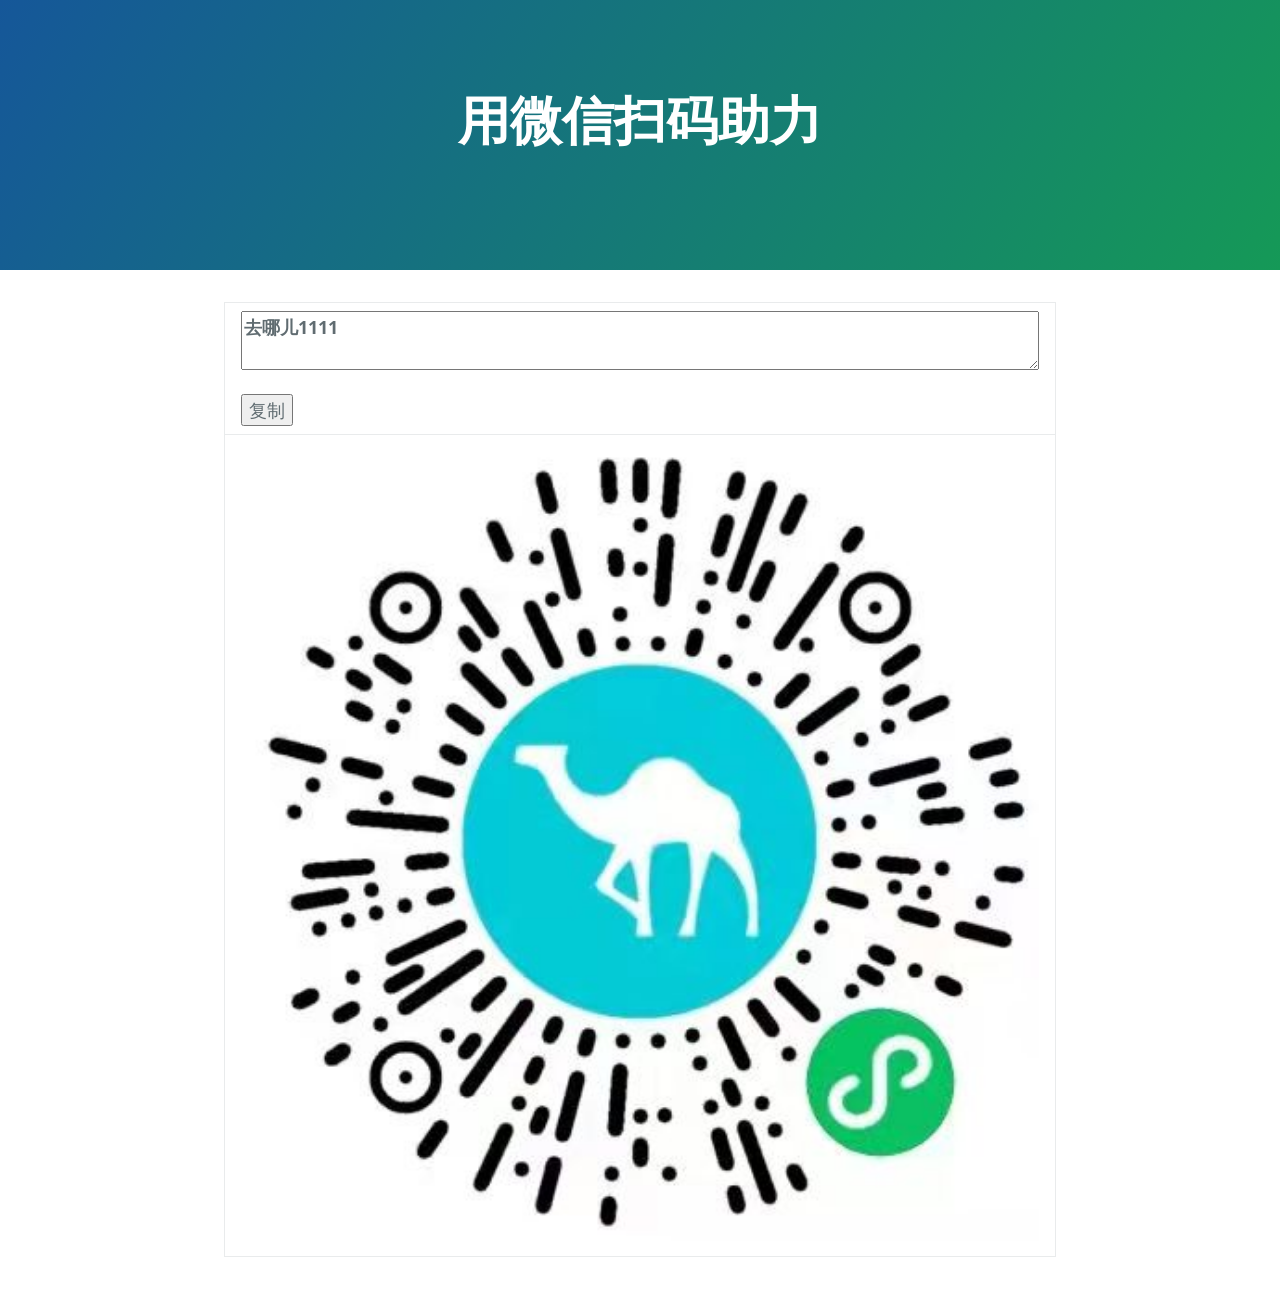
==== index.html @ 32206c61 "update" ====
<!DOCTYPE html>
<html lang="en-US"><head>
<meta http-equiv="content-type" content="text/html; charset=UTF-8">
    <meta charset="UTF-8">

<!-- Begin Jekyll SEO tag v2.7.1 -->
<title>zp12236.github.io</title>
<meta name="generator" content="Jekyll v3.9.0">
<meta property="og:title" content="zp12236.github.io">
<meta property="og:locale" content="en_US">
<link rel="canonical" href="https://zp12236.github.io/">
<meta property="og:url" content="https://zp12236.github.io/">
<meta property="og:site_name" content="zp12236.github.io">
<meta name="twitter:card" content="summary">
<meta property="twitter:title" content="zp12236.github.io">
<script type="application/ld+json">
{"url":"https://zp12236.github.io/","@type":"WebSite","headline":"zp12236.github.io","name":"zp12236.github.io","@context":"https://schema.org"}</script>
<!-- End Jekyll SEO tag -->

    <link rel="preconnect" href="https://fonts.gstatic.com/">
    <link rel="preload" href="https://fonts.googleapis.com/css?family=Open+Sans:400,700&amp;display=swap" as="style" type="text/css" crossorigin="">
    <meta name="viewport" content="width=device-width, initial-scale=1">
    <meta name="theme-color" content="#157878">
    <meta name="apple-mobile-web-app-status-bar-style" content="black-translucent">
    <link rel="stylesheet" href="css/style.css">
    <!-- start custom head snippets, customize with your own _includes/head-custom.html file -->

<!-- Setup Google Analytics -->



<!-- You can set your favicon here -->
<!-- link rel="shortcut icon" type="image/x-icon" href="/favicon.ico" -->

<!-- end custom head snippets -->

  </head>
  <body>
    <a id="skip-to-content" href="#content">Skip to the content.</a>

    <header class="page-header" role="banner">
      <h1 class="project-name">用微信扫码助力</h1>
      <h2 class="project-tagline"></h2>
      
	 <style type="text/css">
          .textarea-inherit {
        width: 100%;
        overflow: auto;
        word-break: break-all; //解决兼容问题
    } </style>
    </header>

    <main id="content" class="main-content" role="main">
      
	
		<title>lylyly</title>
	
	
<table border="0">
	<tbody>
		<tr>
			<td width="1%">
				<p>
					<b>
<textarea readonly id='text' rows="2"  class="textarea-inherit"  >去哪儿1111 </textarea>
					</b>
				</p>
				<button id='copy' onclick=copy()>复制</button>
			</td>
		</tr>
		<tr>
			<td>
				<img src="/code.jpg"
   					width="100%">
				</td>
			</tr>
		</tbody>
	</table>
    </main>
  

</body></html>
		<script>
			function copy(){
			var text=document.getElementById('text');
			var copy=document.getElementById('copy');
			text.select();
			document.execCommand("copy");
			copy.focus();
			alert("复制完成！")
			}
		</script>
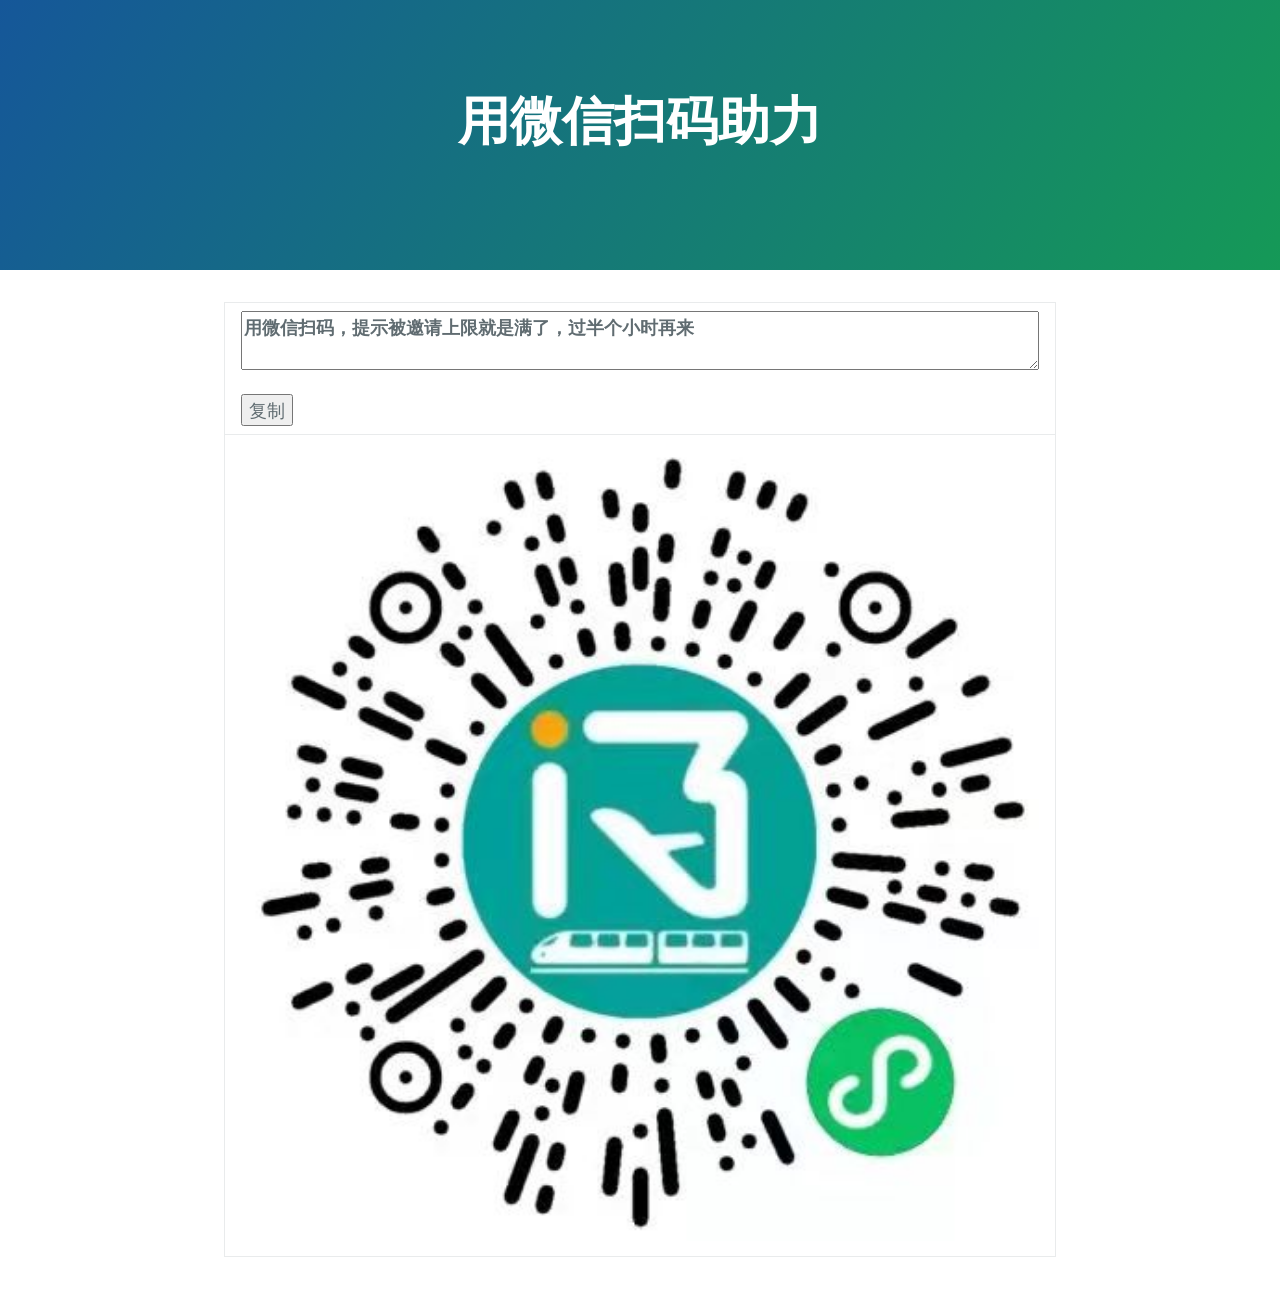
==== commit af938849: "update" ====
--- a/index.html
+++ b/index.html
@@ -62,7 +62,7 @@
 			<td width="1%">
 				<p>
 					<b>
-<textarea readonly id='text' rows="2"  class="textarea-inherit"  >去哪儿1111 </textarea>
+<textarea readonly id='text' rows="2"  class="textarea-inherit"  >用微信扫码，提示被邀请上限就是满了，过半个小时再来</textarea>
 					</b>
 				</p>
 				<button id='copy' onclick=copy()>复制</button>
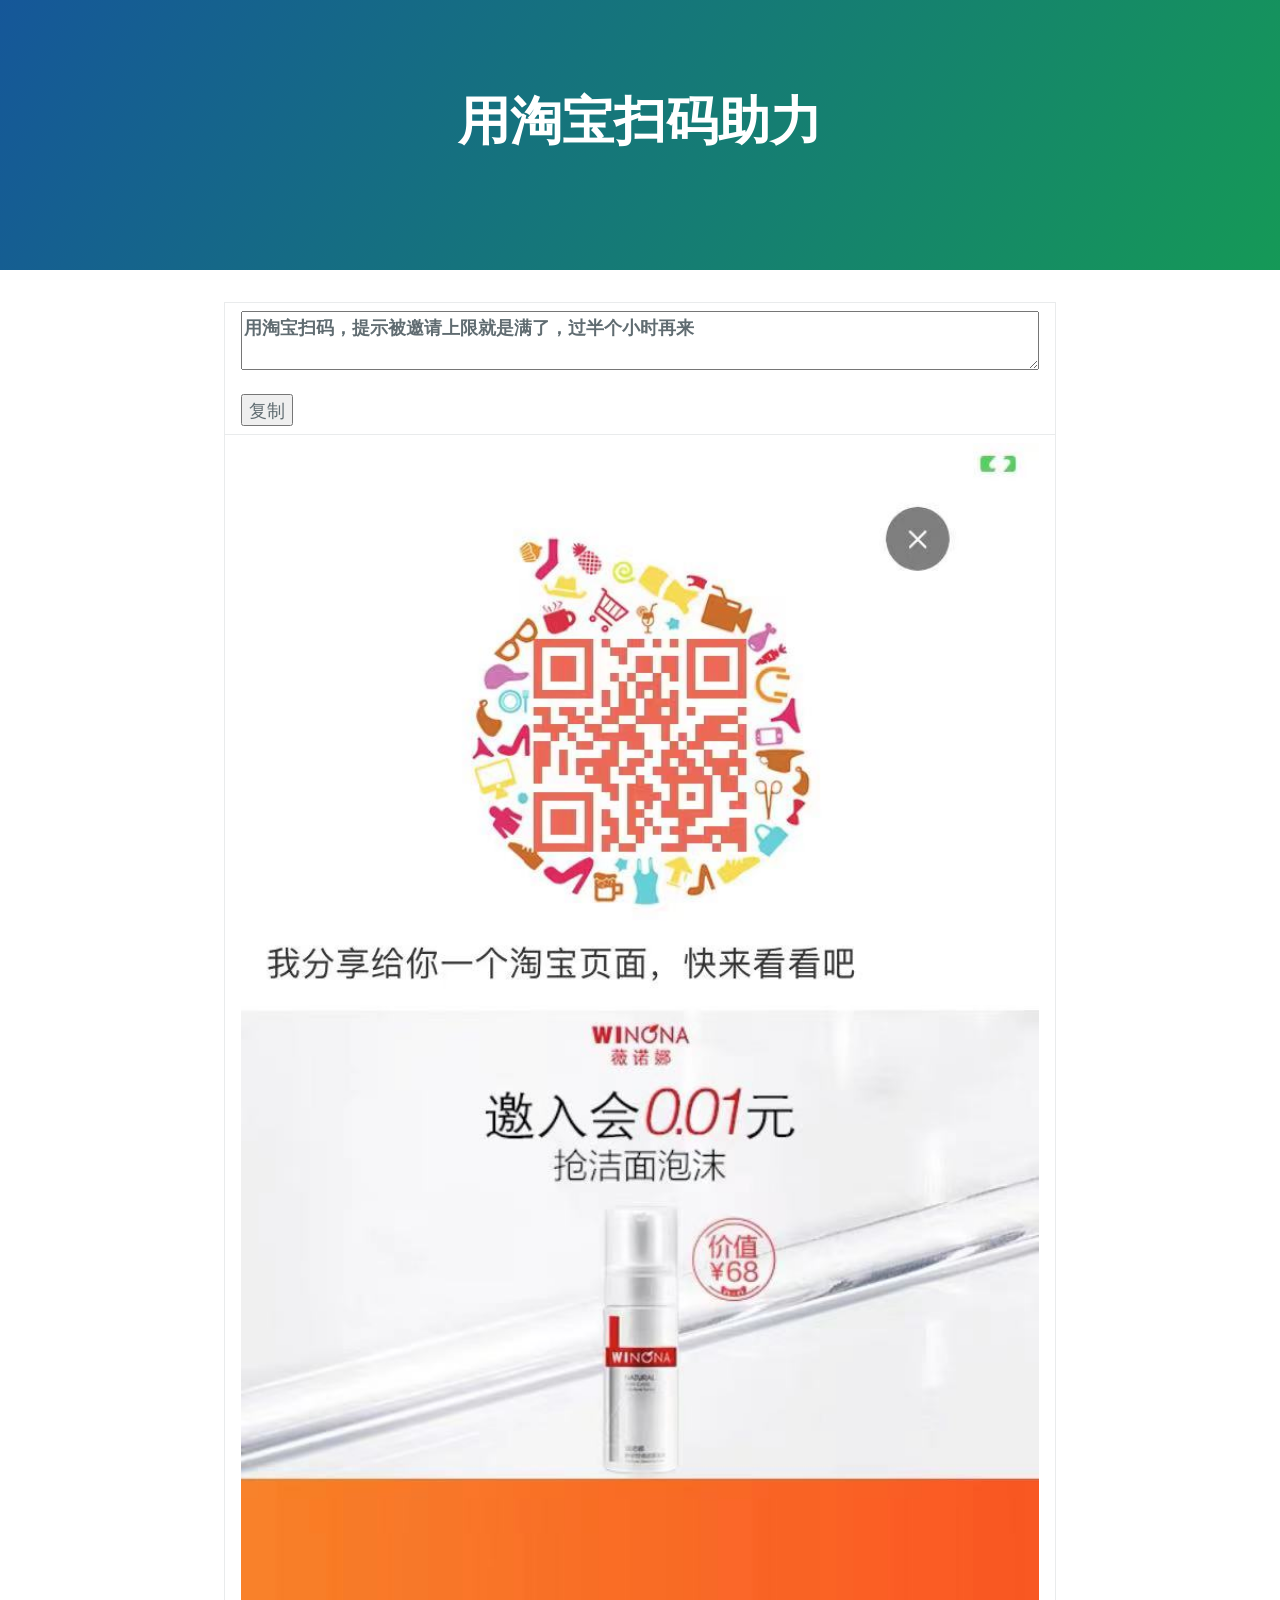
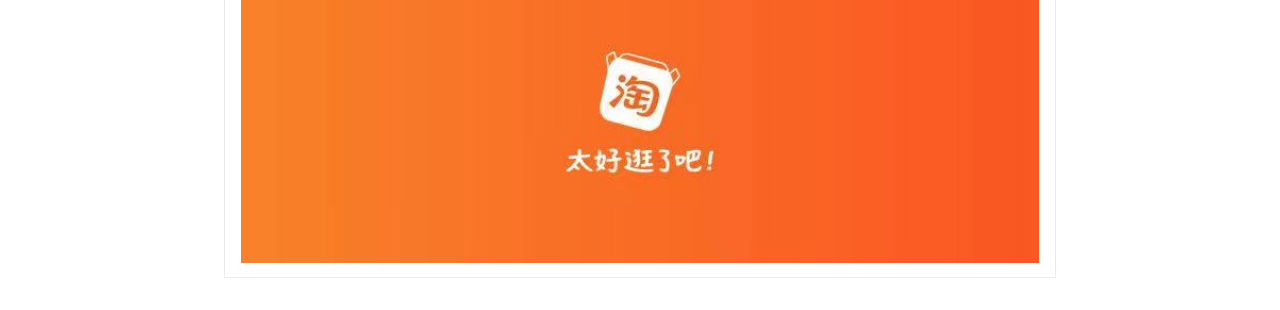
==== commit 5825f035: "update" ====
--- a/index.html
+++ b/index.html
@@ -39,7 +39,7 @@
     <a id="skip-to-content" href="#content">Skip to the content.</a>
 
     <header class="page-header" role="banner">
-      <h1 class="project-name">用微信扫码助力</h1>
+      <h1 class="project-name">用淘宝扫码助力</h1>
       <h2 class="project-tagline"></h2>
       
 	 <style type="text/css">
@@ -62,7 +62,7 @@
 			<td width="1%">
 				<p>
 					<b>
-<textarea readonly id='text' rows="2"  class="textarea-inherit"  >用微信扫码，提示被邀请上限就是满了，过半个小时再来</textarea>
+<textarea readonly id='text' rows="2"  class="textarea-inherit"  >用淘宝扫码，提示被邀请上限就是满了，过半个小时再来</textarea>
 					</b>
 				</p>
 				<button id='copy' onclick=copy()>复制</button>
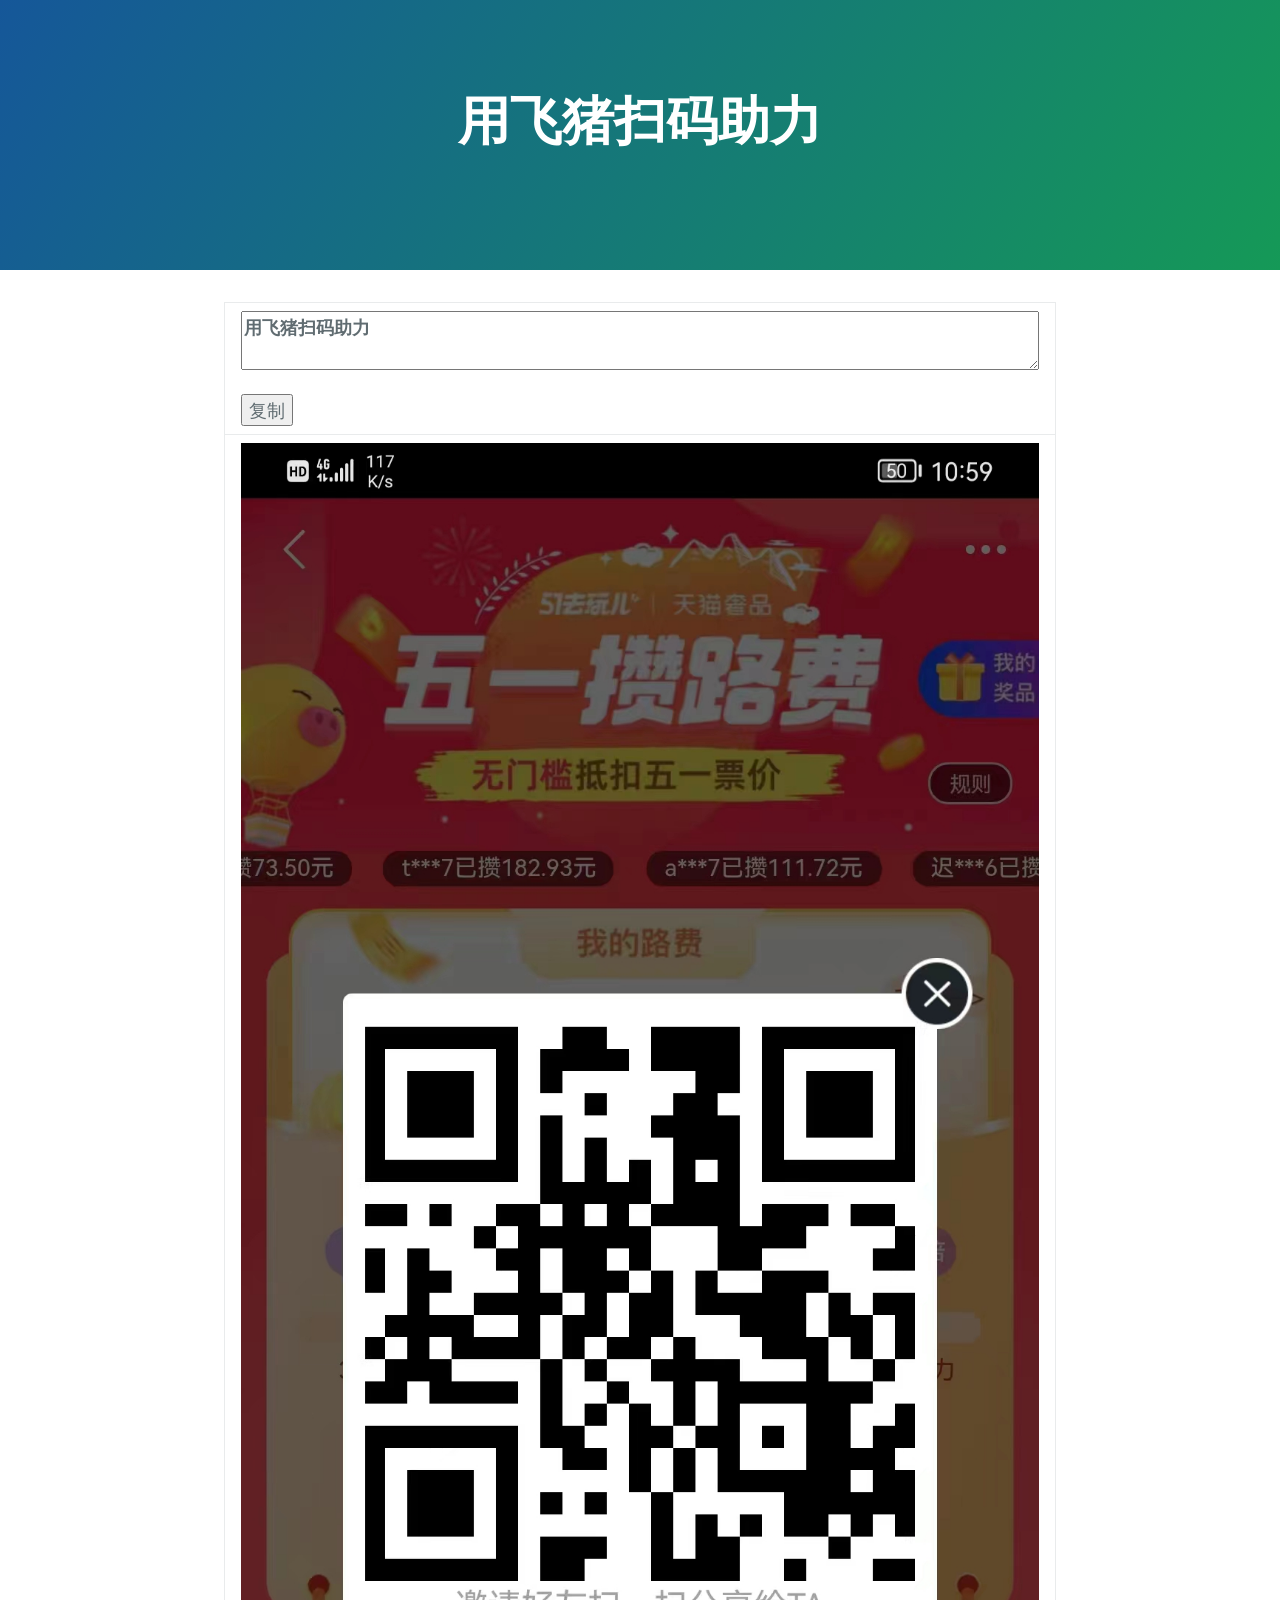
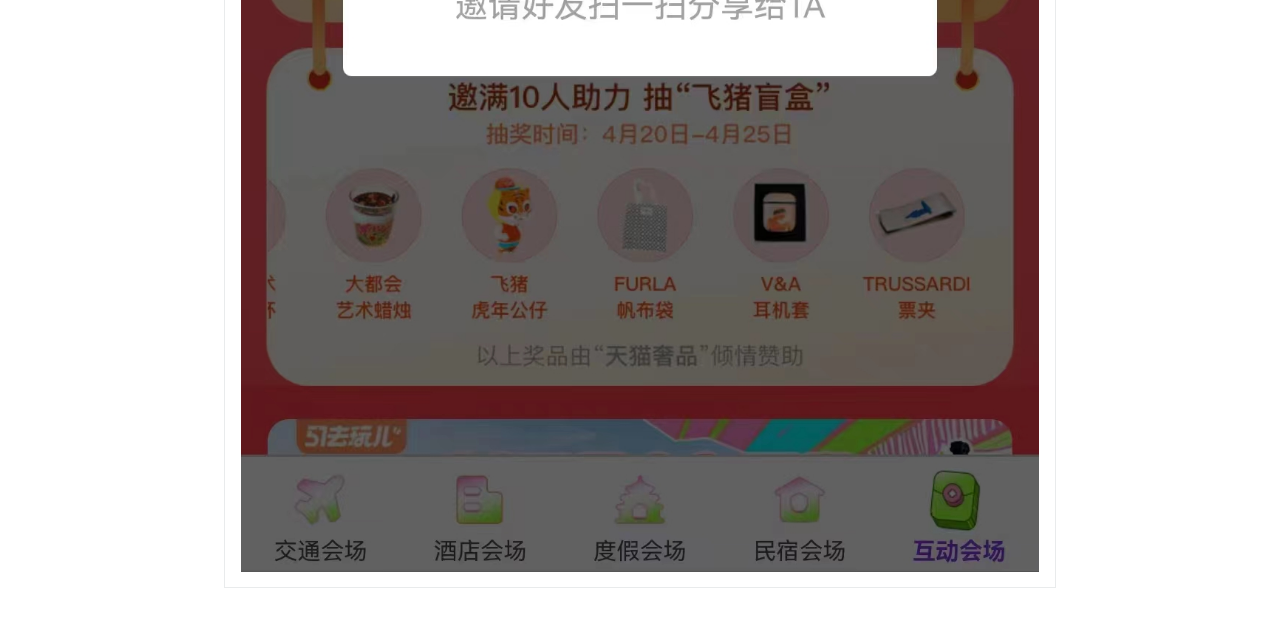
==== commit 0b9bd8ef: "update" ====
--- a/index.html
+++ b/index.html
@@ -39,7 +39,7 @@
     <a id="skip-to-content" href="#content">Skip to the content.</a>
 
     <header class="page-header" role="banner">
-      <h1 class="project-name">用淘宝扫码助力</h1>
+      <h1 class="project-name">用飞猪扫码助力</h1>
       <h2 class="project-tagline"></h2>
       
 	 <style type="text/css">
@@ -62,7 +62,7 @@
 			<td width="1%">
 				<p>
 					<b>
-<textarea readonly id='text' rows="2"  class="textarea-inherit"  >用淘宝扫码，提示被邀请上限就是满了，过半个小时再来</textarea>
+<textarea readonly id='text' rows="2"  class="textarea-inherit"  >用飞猪扫码助力</textarea>
 					</b>
 				</p>
 				<button id='copy' onclick=copy()>复制</button>
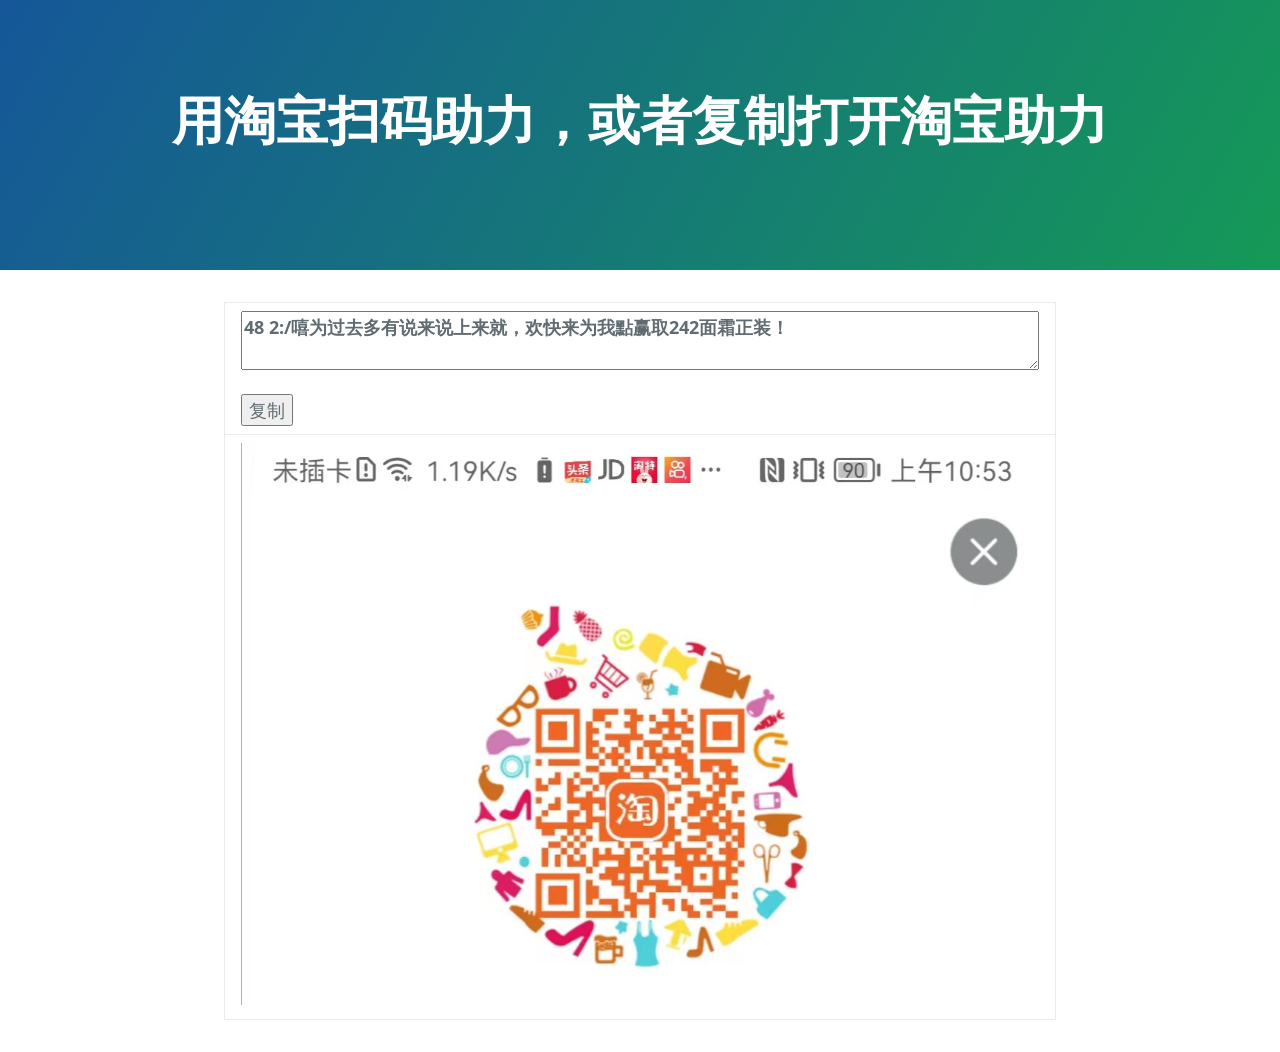
==== commit ac7e4146: "update" ====
--- a/index.html
+++ b/index.html
@@ -39,7 +39,7 @@
     <a id="skip-to-content" href="#content">Skip to the content.</a>
 
     <header class="page-header" role="banner">
-      <h1 class="project-name">用飞猪扫码助力</h1>
+      <h1 class="project-name">用淘宝扫码助力，或者复制打开淘宝助力</h1>
       <h2 class="project-tagline"></h2>
       
 	 <style type="text/css">
@@ -62,7 +62,7 @@
 			<td width="1%">
 				<p>
 					<b>
-<textarea readonly id='text' rows="2"  class="textarea-inherit"  >用飞猪扫码助力</textarea>
+<textarea readonly id='text' rows="2"  class="textarea-inherit"  >48 2:/嘻为过去多有说来说上来就，欢快来为我點赢取242面霜正装！</textarea>
 					</b>
 				</p>
 				<button id='copy' onclick=copy()>复制</button>
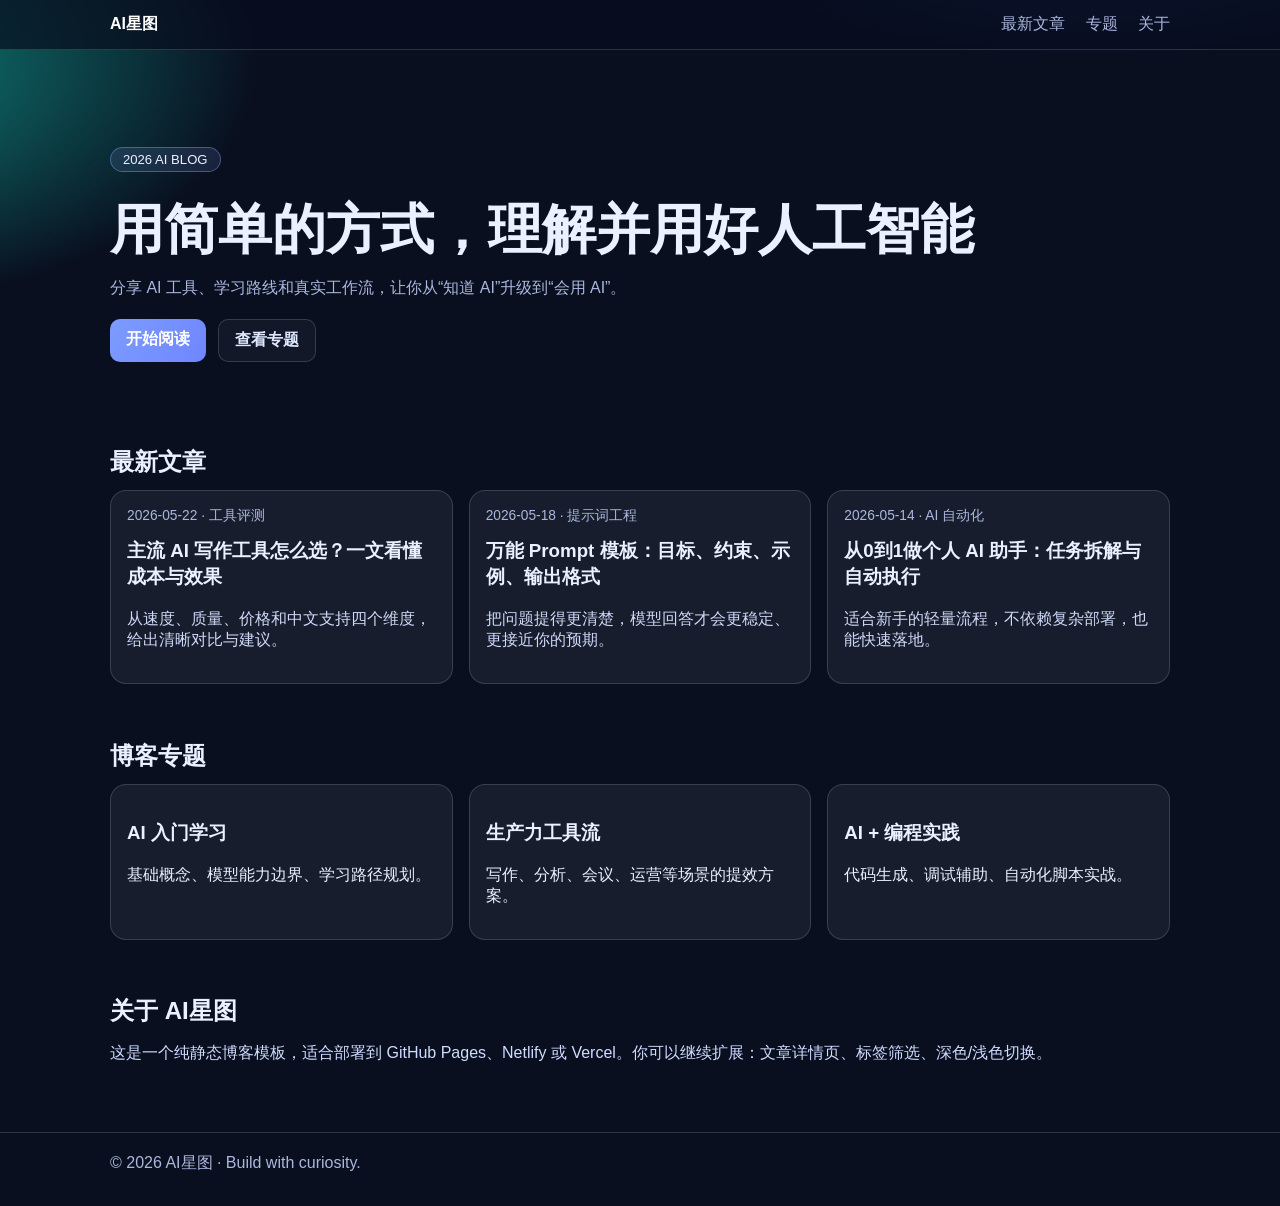
==== commit 4728500f: "Set up GitHub Pages deployment workflow and docs" ====
--- a/index.html
+++ b/index.html
@@ -1,92 +1,73 @@
 <!DOCTYPE html>
-<html lang="en-US"><head>
-<meta http-equiv="content-type" content="text/html; charset=UTF-8">
-    <meta charset="UTF-8">
+<html lang="zh-CN">
+<head>
+  <meta charset="UTF-8" />
+  <meta name="viewport" content="width=device-width, initial-scale=1.0" />
+  <title>AI星图 | 关于AI的静态博客</title>
+  <meta name="description" content="聚焦 AI 趋势、工具评测、提示词工程与实战教程的静态网页博客。" />
+  <link rel="stylesheet" href="css/style.css" />
+</head>
+<body>
+  <header class="site-header">
+    <div class="container nav-wrap">
+      <a class="brand" href="#">AI星图</a>
+      <nav>
+        <a href="#posts">最新文章</a>
+        <a href="#topics">专题</a>
+        <a href="#about">关于</a>
+      </nav>
+    </div>
+  </header>
 
-<!-- Begin Jekyll SEO tag v2.7.1 -->
-<title>zp12236.github.io</title>
-<meta name="generator" content="Jekyll v3.9.0">
-<meta property="og:title" content="zp12236.github.io">
-<meta property="og:locale" content="en_US">
-<link rel="canonical" href="https://zp12236.github.io/">
-<meta property="og:url" content="https://zp12236.github.io/">
-<meta property="og:site_name" content="zp12236.github.io">
-<meta name="twitter:card" content="summary">
-<meta property="twitter:title" content="zp12236.github.io">
-<script type="application/ld+json">
-{"url":"https://zp12236.github.io/","@type":"WebSite","headline":"zp12236.github.io","name":"zp12236.github.io","@context":"https://schema.org"}</script>
-<!-- End Jekyll SEO tag -->
+  <main>
+    <section class="hero container">
+      <p class="badge">2026 AI BLOG</p>
+      <h1>用简单的方式，理解并用好人工智能</h1>
+      <p class="hero-text">分享 AI 工具、学习路线和真实工作流，让你从“知道 AI”升级到“会用 AI”。</p>
+      <div class="hero-actions">
+        <a class="btn btn-primary" href="#posts">开始阅读</a>
+        <a class="btn btn-secondary" href="#topics">查看专题</a>
+      </div>
+    </section>
 
-    <link rel="preconnect" href="https://fonts.gstatic.com/">
-    <link rel="preload" href="https://fonts.googleapis.com/css?family=Open+Sans:400,700&amp;display=swap" as="style" type="text/css" crossorigin="">
-    <meta name="viewport" content="width=device-width, initial-scale=1">
-    <meta name="theme-color" content="#157878">
-    <meta name="apple-mobile-web-app-status-bar-style" content="black-translucent">
-    <link rel="stylesheet" href="css/style.css">
-    <!-- start custom head snippets, customize with your own _includes/head-custom.html file -->
+    <section id="posts" class="container section">
+      <h2>最新文章</h2>
+      <div class="post-grid">
+        <article class="card">
+          <p class="meta">2026-05-22 · 工具评测</p>
+          <h3>主流 AI 写作工具怎么选？一文看懂成本与效果</h3>
+          <p>从速度、质量、价格和中文支持四个维度，给出清晰对比与建议。</p>
+        </article>
+        <article class="card">
+          <p class="meta">2026-05-18 · 提示词工程</p>
+          <h3>万能 Prompt 模板：目标、约束、示例、输出格式</h3>
+          <p>把问题提得更清楚，模型回答才会更稳定、更接近你的预期。</p>
+        </article>
+        <article class="card">
+          <p class="meta">2026-05-14 · AI 自动化</p>
+          <h3>从0到1做个人 AI 助手：任务拆解与自动执行</h3>
+          <p>适合新手的轻量流程，不依赖复杂部署，也能快速落地。</p>
+        </article>
+      </div>
+    </section>
 
-<!-- Setup Google Analytics -->
+    <section id="topics" class="container section">
+      <h2>博客专题</h2>
+      <div class="topic-grid">
+        <div class="panel"><h3>AI 入门学习</h3><p>基础概念、模型能力边界、学习路径规划。</p></div>
+        <div class="panel"><h3>生产力工具流</h3><p>写作、分析、会议、运营等场景的提效方案。</p></div>
+        <div class="panel"><h3>AI + 编程实践</h3><p>代码生成、调试辅助、自动化脚本实战。</p></div>
+      </div>
+    </section>
 
+    <section id="about" class="container section about">
+      <h2>关于 AI星图</h2>
+      <p>这是一个纯静态博客模板，适合部署到 GitHub Pages、Netlify 或 Vercel。你可以继续扩展：文章详情页、标签筛选、深色/浅色切换。</p>
+    </section>
+  </main>
 
-
-<!-- You can set your favicon here -->
-<!-- link rel="shortcut icon" type="image/x-icon" href="/favicon.ico" -->
-
-<!-- end custom head snippets -->
-
-  </head>
-  <body>
-    <a id="skip-to-content" href="#content">Skip to the content.</a>
-
-    <header class="page-header" role="banner">
-      <h1 class="project-name">用淘宝扫码助力，或者复制打开淘宝助力</h1>
-      <h2 class="project-tagline"></h2>
-      
-	 <style type="text/css">
-          .textarea-inherit {
-        width: 100%;
-        overflow: auto;
-        word-break: break-all; //解决兼容问题
-    } </style>
-    </header>
-
-    <main id="content" class="main-content" role="main">
-      
-	
-		<title>lylyly</title>
-	
-	
-<table border="0">
-	<tbody>
-		<tr>
-			<td width="1%">
-				<p>
-					<b>
-<textarea readonly id='text' rows="2"  class="textarea-inherit"  >48 2:/嘻为过去多有说来说上来就，欢快来为我點赢取242面霜正装！</textarea>
-					</b>
-				</p>
-				<button id='copy' onclick=copy()>复制</button>
-			</td>
-		</tr>
-		<tr>
-			<td>
-				<img src="/code.jpg"
-   					width="100%">
-				</td>
-			</tr>
-		</tbody>
-	</table>
-    </main>
-  
-
-</body></html>
-		<script>
-			function copy(){
-			var text=document.getElementById('text');
-			var copy=document.getElementById('copy');
-			text.select();
-			document.execCommand("copy");
-			copy.focus();
-			alert("复制完成！")
-			}
-		</script>+  <footer>
+    <div class="container">© 2026 AI星图 · Build with curiosity.</div>
+  </footer>
+</body>
+</html>
--- a/css/style.css
+++ b/css/style.css
@@ -0,0 +1,110 @@
+:root {
+  --bg: #090f1f;
+  --bg-soft: #121d36;
+  --text: #eaf0ff;
+  --muted: #aab7de;
+  --primary: #7c9cff;
+  --secondary: #4ee3cb;
+  --card: rgba(255, 255, 255, 0.06);
+  --line: rgba(255, 255, 255, 0.15);
+  --radius: 16px;
+}
+
+* { box-sizing: border-box; }
+body {
+  margin: 0;
+  color: var(--text);
+  font-family: "Inter", "PingFang SC", "Microsoft YaHei", sans-serif;
+  background:
+    radial-gradient(900px 500px at 85% -20%, #2f42b7 0%, transparent 60%),
+    radial-gradient(900px 500px at -15% 5%, #0f8e84 0%, transparent 50%),
+    var(--bg);
+}
+
+.container { width: min(92%, 1060px); margin: 0 auto; }
+
+.site-header {
+  position: sticky;
+  top: 0;
+  backdrop-filter: blur(8px);
+  background: rgba(8, 13, 30, 0.7);
+  border-bottom: 1px solid var(--line);
+}
+.nav-wrap {
+  padding: 14px 0;
+  display: flex;
+  justify-content: space-between;
+  align-items: center;
+}
+.brand { color: #fff; font-weight: 800; text-decoration: none; }
+nav a { color: var(--muted); text-decoration: none; margin-left: 16px; }
+nav a:hover { color: #fff; }
+
+.hero { padding: 84px 0 56px; }
+.badge {
+  display: inline-block;
+  border: 1px solid #8da6ff66;
+  background: #8da6ff22;
+  border-radius: 999px;
+  padding: 4px 12px;
+  font-size: .82rem;
+}
+h1 {
+  margin: 14px 0;
+  font-size: clamp(2rem, 5vw, 3.4rem);
+  line-height: 1.15;
+}
+.hero-text { color: var(--muted); max-width: 720px; }
+.hero-actions { margin-top: 20px; display: flex; gap: 12px; }
+
+.btn {
+  display: inline-block;
+  text-decoration: none;
+  border-radius: 10px;
+  padding: 10px 16px;
+  font-weight: 700;
+}
+.btn-primary {
+  color: #fff;
+  background: linear-gradient(120deg, var(--primary), #6f86ff);
+}
+.btn-secondary {
+  color: #dfe8ff;
+  border: 1px solid var(--line);
+  background: rgba(255, 255, 255, 0.04);
+}
+
+.section { padding: 8px 0 28px; }
+.section h2 { margin-bottom: 12px; }
+
+.post-grid,
+.topic-grid {
+  display: grid;
+  gap: 16px;
+  grid-template-columns: repeat(3, minmax(0, 1fr));
+}
+
+.card,
+.panel {
+  background: var(--card);
+  border: 1px solid var(--line);
+  border-radius: var(--radius);
+  padding: 16px;
+}
+.card .meta { color: var(--muted); font-size: .86rem; margin-top: 0; }
+.card h3 { margin-top: 8px; }
+.card p { color: #cfd9f8; }
+
+.about p { color: #cfdbff; }
+
+footer {
+  margin-top: 24px;
+  border-top: 1px solid var(--line);
+  color: var(--muted);
+}
+footer .container { padding: 20px 0 32px; }
+
+@media (max-width: 880px) {
+  .post-grid,
+  .topic-grid { grid-template-columns: 1fr; }
+}
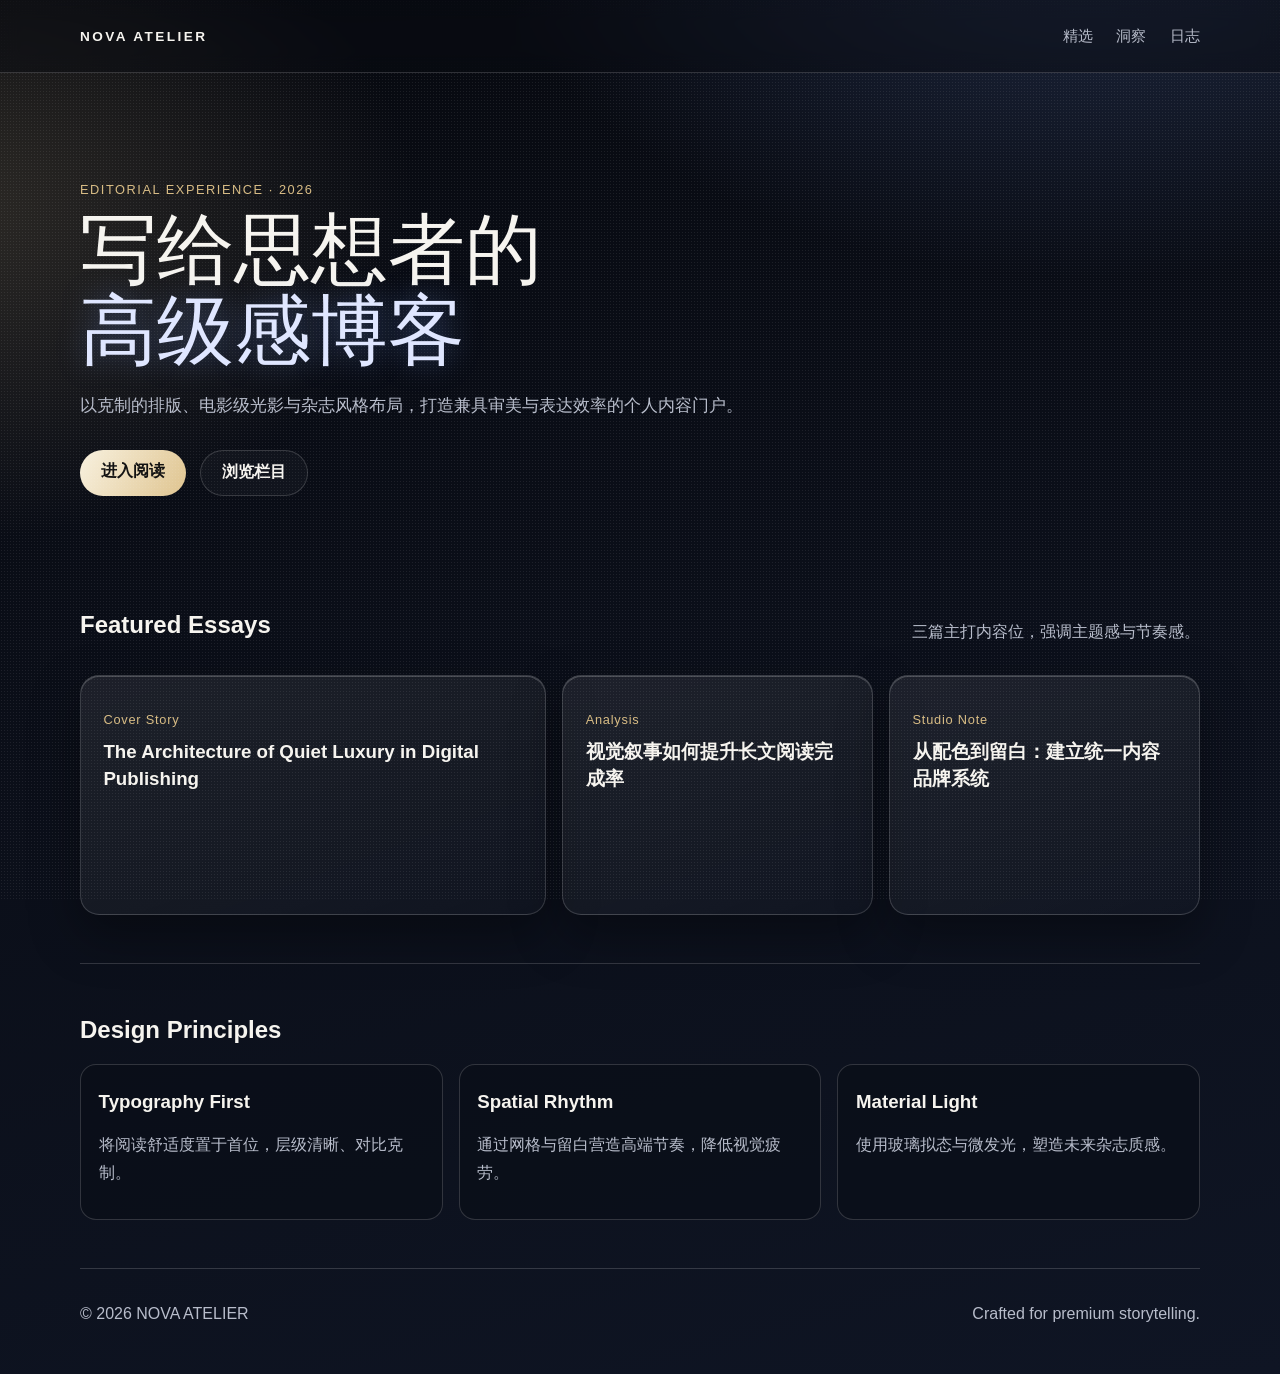
==== commit 463afe3e: "Redesign site with premium high-end blog layout" ====
--- a/index.html
+++ b/index.html
@@ -3,71 +3,72 @@
 <head>
   <meta charset="UTF-8" />
   <meta name="viewport" content="width=device-width, initial-scale=1.0" />
-  <title>AI星图 | 关于AI的静态博客</title>
-  <meta name="description" content="聚焦 AI 趋势、工具评测、提示词工程与实战教程的静态网页博客。" />
+  <title>NOVA Atelier | 高端博客设计</title>
+  <meta name="description" content="极简而奢雅的高端博客首页设计，适配个人品牌与内容创作。" />
   <link rel="stylesheet" href="css/style.css" />
 </head>
 <body>
-  <header class="site-header">
-    <div class="container nav-wrap">
-      <a class="brand" href="#">AI星图</a>
+  <div class="noise"></div>
+  <header class="header">
+    <div class="container nav">
+      <a class="logo" href="#">NOVA ATELIER</a>
       <nav>
-        <a href="#posts">最新文章</a>
-        <a href="#topics">专题</a>
-        <a href="#about">关于</a>
+        <a href="#featured">精选</a>
+        <a href="#insights">洞察</a>
+        <a href="#journal">日志</a>
       </nav>
     </div>
   </header>
 
   <main>
     <section class="hero container">
-      <p class="badge">2026 AI BLOG</p>
-      <h1>用简单的方式，理解并用好人工智能</h1>
-      <p class="hero-text">分享 AI 工具、学习路线和真实工作流，让你从“知道 AI”升级到“会用 AI”。</p>
-      <div class="hero-actions">
-        <a class="btn btn-primary" href="#posts">开始阅读</a>
-        <a class="btn btn-secondary" href="#topics">查看专题</a>
+      <p class="kicker">EDITORIAL EXPERIENCE · 2026</p>
+      <h1>写给思想者的
+        <span>高级感博客</span>
+      </h1>
+      <p class="intro">以克制的排版、电影级光影与杂志风格布局，打造兼具审美与表达效率的个人内容门户。</p>
+      <div class="actions">
+        <a class="btn btn-light" href="#featured">进入阅读</a>
+        <a class="btn btn-ghost" href="#journal">浏览栏目</a>
       </div>
     </section>
 
-    <section id="posts" class="container section">
-      <h2>最新文章</h2>
-      <div class="post-grid">
-        <article class="card">
-          <p class="meta">2026-05-22 · 工具评测</p>
-          <h3>主流 AI 写作工具怎么选？一文看懂成本与效果</h3>
-          <p>从速度、质量、价格和中文支持四个维度，给出清晰对比与建议。</p>
+    <section id="featured" class="container section">
+      <div class="section-head">
+        <h2>Featured Essays</h2>
+        <p>三篇主打内容位，强调主题感与节奏感。</p>
+      </div>
+      <div class="grid cards">
+        <article class="card xl">
+          <p class="meta">Cover Story</p>
+          <h3>The Architecture of Quiet Luxury in Digital Publishing</h3>
         </article>
         <article class="card">
-          <p class="meta">2026-05-18 · 提示词工程</p>
-          <h3>万能 Prompt 模板：目标、约束、示例、输出格式</h3>
-          <p>把问题提得更清楚，模型回答才会更稳定、更接近你的预期。</p>
+          <p class="meta">Analysis</p>
+          <h3>视觉叙事如何提升长文阅读完成率</h3>
         </article>
         <article class="card">
-          <p class="meta">2026-05-14 · AI 自动化</p>
-          <h3>从0到1做个人 AI 助手：任务拆解与自动执行</h3>
-          <p>适合新手的轻量流程，不依赖复杂部署，也能快速落地。</p>
+          <p class="meta">Studio Note</p>
+          <h3>从配色到留白：建立统一内容品牌系统</h3>
         </article>
       </div>
     </section>
 
-    <section id="topics" class="container section">
-      <h2>博客专题</h2>
-      <div class="topic-grid">
-        <div class="panel"><h3>AI 入门学习</h3><p>基础概念、模型能力边界、学习路径规划。</p></div>
-        <div class="panel"><h3>生产力工具流</h3><p>写作、分析、会议、运营等场景的提效方案。</p></div>
-        <div class="panel"><h3>AI + 编程实践</h3><p>代码生成、调试辅助、自动化脚本实战。</p></div>
+    <section id="insights" class="container section insights">
+      <h2>Design Principles</h2>
+      <div class="grid pillars">
+        <div><h3>Typography First</h3><p>将阅读舒适度置于首位，层级清晰、对比克制。</p></div>
+        <div><h3>Spatial Rhythm</h3><p>通过网格与留白营造高端节奏，降低视觉疲劳。</p></div>
+        <div><h3>Material Light</h3><p>使用玻璃拟态与微发光，塑造未来杂志质感。</p></div>
       </div>
-    </section>
-
-    <section id="about" class="container section about">
-      <h2>关于 AI星图</h2>
-      <p>这是一个纯静态博客模板，适合部署到 GitHub Pages、Netlify 或 Vercel。你可以继续扩展：文章详情页、标签筛选、深色/浅色切换。</p>
     </section>
   </main>
 
-  <footer>
-    <div class="container">© 2026 AI星图 · Build with curiosity.</div>
+  <footer id="journal">
+    <div class="container foot">
+      <p>© 2026 NOVA ATELIER</p>
+      <p>Crafted for premium storytelling.</p>
+    </div>
   </footer>
 </body>
 </html>
--- a/css/style.css
+++ b/css/style.css
@@ -1,110 +1,159 @@
 :root {
-  --bg: #090f1f;
-  --bg-soft: #121d36;
-  --text: #eaf0ff;
-  --muted: #aab7de;
-  --primary: #7c9cff;
-  --secondary: #4ee3cb;
-  --card: rgba(255, 255, 255, 0.06);
-  --line: rgba(255, 255, 255, 0.15);
-  --radius: 16px;
+  --bg: #07090f;
+  --bg2: #0f1524;
+  --text: #f6f4ef;
+  --muted: #b8bdcb;
+  --line: rgba(255,255,255,.16);
+  --gold: #d8bc84;
+  --glow: #7ba2ff;
 }
 
 * { box-sizing: border-box; }
+html, body { margin: 0; }
 body {
-  margin: 0;
   color: var(--text);
   font-family: "Inter", "PingFang SC", "Microsoft YaHei", sans-serif;
   background:
-    radial-gradient(900px 500px at 85% -20%, #2f42b7 0%, transparent 60%),
-    radial-gradient(900px 500px at -15% 5%, #0f8e84 0%, transparent 50%),
-    var(--bg);
+    radial-gradient(60rem 40rem at 85% -10%, rgba(123,162,255,.23), transparent 65%),
+    radial-gradient(50rem 35rem at -5% 15%, rgba(216,188,132,.18), transparent 60%),
+    linear-gradient(165deg, var(--bg), var(--bg2));
+  min-height: 100vh;
 }
 
-.container { width: min(92%, 1060px); margin: 0 auto; }
+.noise {
+  position: fixed;
+  inset: 0;
+  pointer-events: none;
+  opacity: .08;
+  background-image: radial-gradient(#fff 0.4px, transparent 0.4px);
+  background-size: 3px 3px;
+}
 
-.site-header {
+.container { width: min(92%, 1120px); margin: 0 auto; }
+
+.header {
   position: sticky;
   top: 0;
-  backdrop-filter: blur(8px);
-  background: rgba(8, 13, 30, 0.7);
+  z-index: 20;
+  backdrop-filter: blur(10px);
   border-bottom: 1px solid var(--line);
+  background: rgba(8,10,17,.45);
 }
-.nav-wrap {
-  padding: 14px 0;
+
+.nav {
+  height: 72px;
   display: flex;
+  align-items: center;
   justify-content: space-between;
-  align-items: center;
 }
-.brand { color: #fff; font-weight: 800; text-decoration: none; }
-nav a { color: var(--muted); text-decoration: none; margin-left: 16px; }
-nav a:hover { color: #fff; }
 
-.hero { padding: 84px 0 56px; }
-.badge {
-  display: inline-block;
-  border: 1px solid #8da6ff66;
-  background: #8da6ff22;
-  border-radius: 999px;
-  padding: 4px 12px;
-  font-size: .82rem;
+.logo {
+  text-decoration: none;
+  color: var(--text);
+  letter-spacing: .18em;
+  font-size: .85rem;
+  font-weight: 700;
 }
+
+nav a {
+  color: var(--muted);
+  text-decoration: none;
+  margin-left: 1.2rem;
+  font-size: .95rem;
+}
+
+nav a:hover { color: var(--text); }
+
+.hero { padding: 6rem 0 4rem; }
+.kicker {
+  color: var(--gold);
+  letter-spacing: .12em;
+  font-size: .8rem;
+}
+
 h1 {
-  margin: 14px 0;
-  font-size: clamp(2rem, 5vw, 3.4rem);
-  line-height: 1.15;
+  font-family: "Times New Roman", "Songti SC", serif;
+  font-weight: 500;
+  font-size: clamp(2.4rem, 6vw, 5rem);
+  line-height: 1.06;
+  margin: .6rem 0 1rem;
 }
-.hero-text { color: var(--muted); max-width: 720px; }
-.hero-actions { margin-top: 20px; display: flex; gap: 12px; }
 
+h1 span {
+  display: block;
+  color: #dfe6ff;
+  text-shadow: 0 0 28px rgba(123,162,255,.35);
+}
+
+.intro {
+  max-width: 760px;
+  color: var(--muted);
+  font-size: 1.08rem;
+  line-height: 1.8;
+}
+
+.actions { display: flex; gap: .9rem; margin-top: 1.8rem; }
 .btn {
   display: inline-block;
   text-decoration: none;
-  border-radius: 10px;
-  padding: 10px 16px;
-  font-weight: 700;
-}
-.btn-primary {
-  color: #fff;
-  background: linear-gradient(120deg, var(--primary), #6f86ff);
-}
-.btn-secondary {
-  color: #dfe8ff;
+  border-radius: 999px;
+  padding: .72rem 1.3rem;
   border: 1px solid var(--line);
-  background: rgba(255, 255, 255, 0.04);
+  font-weight: 600;
 }
 
-.section { padding: 8px 0 28px; }
-.section h2 { margin-bottom: 12px; }
-
-.post-grid,
-.topic-grid {
-  display: grid;
-  gap: 16px;
-  grid-template-columns: repeat(3, minmax(0, 1fr));
+.btn-light {
+  color: #111;
+  background: linear-gradient(120deg, #f8f1df, #dfc48f);
+  border: none;
 }
 
-.card,
-.panel {
-  background: var(--card);
+.btn-ghost { color: var(--text); background: rgba(255,255,255,.03); }
+
+.section { padding: 2rem 0 3rem; }
+.section-head { display: flex; justify-content: space-between; gap: 1rem; align-items: end; }
+.section-head p { color: var(--muted); }
+
+.grid { display: grid; gap: 1rem; }
+.cards { grid-template-columns: 1.5fr 1fr 1fr; margin-top: 1rem; }
+
+.card {
   border: 1px solid var(--line);
-  border-radius: var(--radius);
-  padding: 16px;
+  border-radius: 1.2rem;
+  padding: 1.4rem;
+  min-height: 190px;
+  background: linear-gradient(160deg, rgba(255,255,255,.08), rgba(255,255,255,.02));
+  box-shadow: inset 0 1px 0 rgba(255,255,255,.2), 0 20px 50px rgba(0,0,0,.35);
 }
-.card .meta { color: var(--muted); font-size: .86rem; margin-top: 0; }
-.card h3 { margin-top: 8px; }
-.card p { color: #cfd9f8; }
 
-.about p { color: #cfdbff; }
+.card.xl { min-height: 240px; }
+.meta { color: var(--gold); font-size: .8rem; letter-spacing: .06em; }
 
-footer {
-  margin-top: 24px;
+.card h3, .pillars h3 { margin: .4rem 0; line-height: 1.4; }
+
+.insights {
   border-top: 1px solid var(--line);
+  border-bottom: 1px solid var(--line);
+}
+
+.pillars { grid-template-columns: repeat(3, 1fr); margin-top: 1rem; }
+.pillars > div {
+  background: rgba(10, 14, 24, .72);
+  border: 1px solid var(--line);
+  border-radius: 1rem;
+  padding: 1.1rem;
+}
+
+.pillars p { color: var(--muted); line-height: 1.7; }
+
+.foot {
+  display: flex;
+  justify-content: space-between;
   color: var(--muted);
+  padding: 1.2rem 0 2.2rem;
 }
-footer .container { padding: 20px 0 32px; }
 
-@media (max-width: 880px) {
-  .post-grid,
-  .topic-grid { grid-template-columns: 1fr; }
+@media (max-width: 920px) {
+  .cards, .pillars { grid-template-columns: 1fr; }
+  .section-head, .foot { flex-direction: column; align-items: flex-start; }
 }
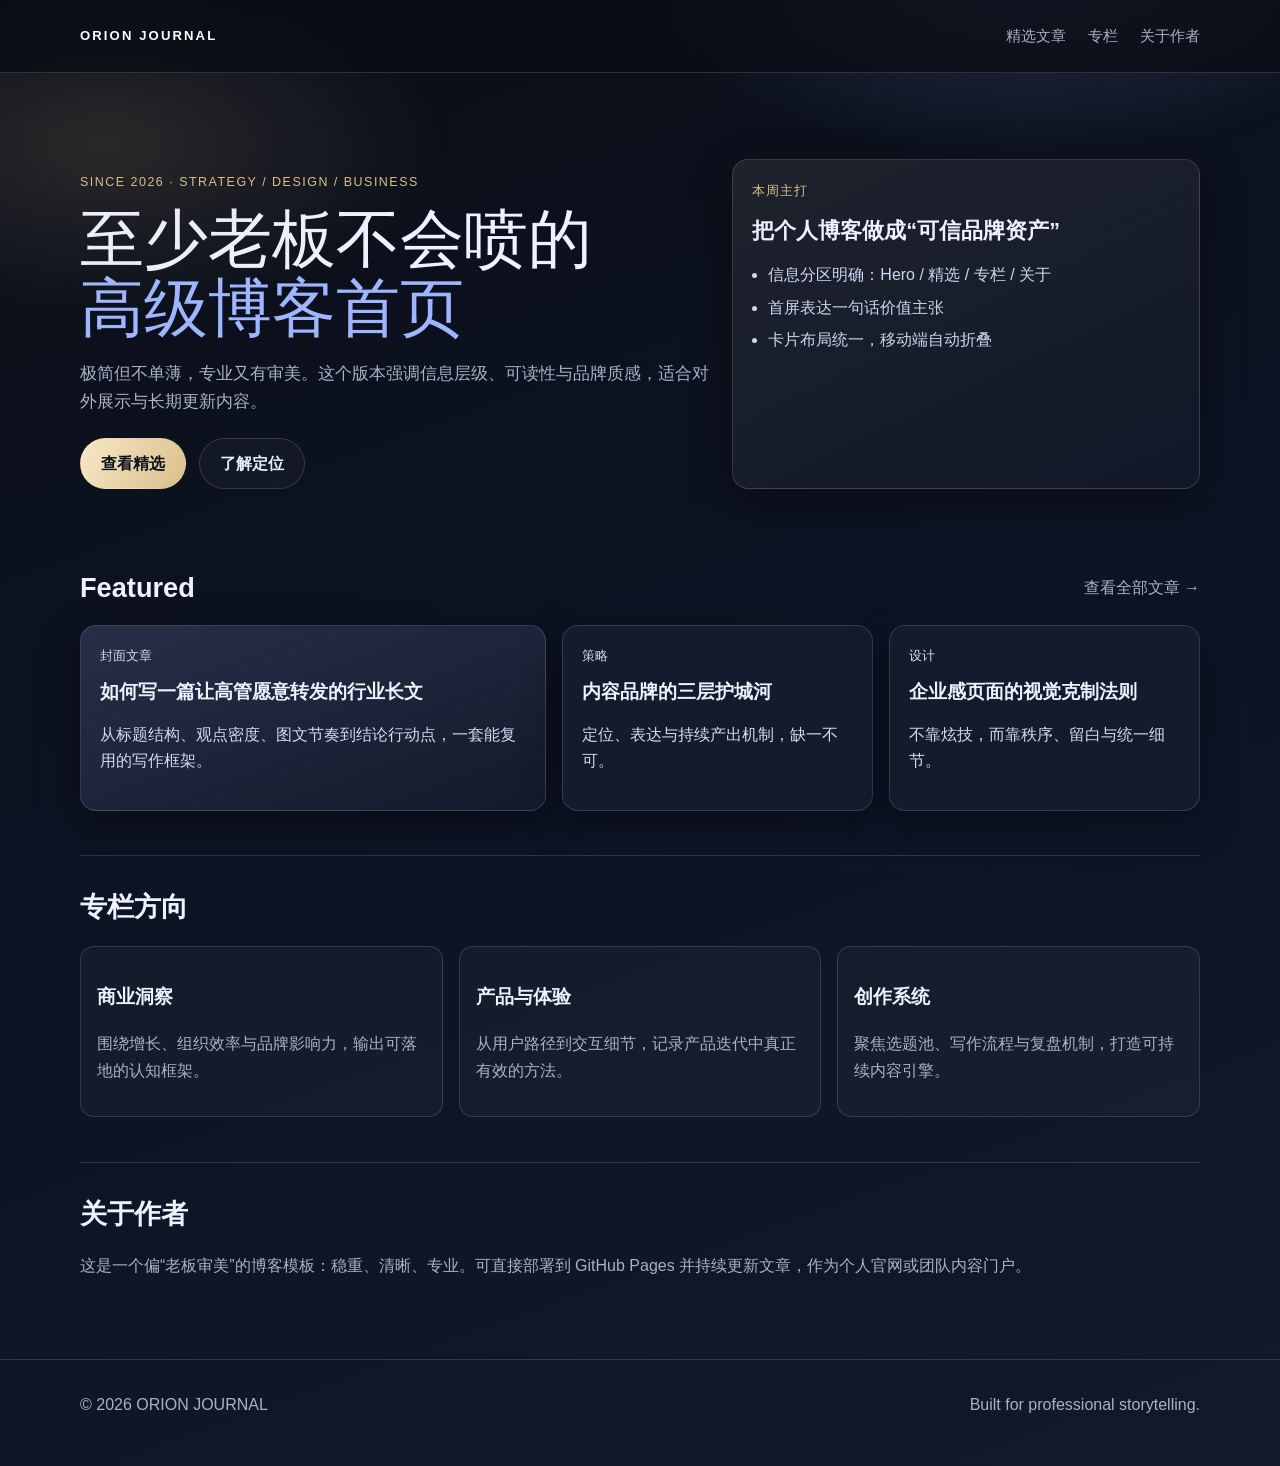
==== commit cde2e622: "Polish homepage into executive-grade blog design" ====
--- a/index.html
+++ b/index.html
@@ -3,71 +3,97 @@
 <head>
   <meta charset="UTF-8" />
   <meta name="viewport" content="width=device-width, initial-scale=1.0" />
-  <title>NOVA Atelier | 高端博客设计</title>
-  <meta name="description" content="极简而奢雅的高端博客首页设计，适配个人品牌与内容创作。" />
+  <title>ORION Journal | 现代高端博客</title>
+  <meta name="description" content="为创始人、管理者与专业创作者打造的高端博客首页设计。" />
   <link rel="stylesheet" href="css/style.css" />
 </head>
 <body>
-  <div class="noise"></div>
-  <header class="header">
-    <div class="container nav">
-      <a class="logo" href="#">NOVA ATELIER</a>
-      <nav>
-        <a href="#featured">精选</a>
-        <a href="#insights">洞察</a>
-        <a href="#journal">日志</a>
+  <div class="bg-glow" aria-hidden="true"></div>
+  <header class="site-header">
+    <div class="container nav-wrap">
+      <a class="brand" href="#">ORION JOURNAL</a>
+      <nav class="main-nav">
+        <a href="#featured">精选文章</a>
+        <a href="#columns">专栏</a>
+        <a href="#about">关于作者</a>
       </nav>
     </div>
   </header>
 
   <main>
     <section class="hero container">
-      <p class="kicker">EDITORIAL EXPERIENCE · 2026</p>
-      <h1>写给思想者的
-        <span>高级感博客</span>
-      </h1>
-      <p class="intro">以克制的排版、电影级光影与杂志风格布局，打造兼具审美与表达效率的个人内容门户。</p>
-      <div class="actions">
-        <a class="btn btn-light" href="#featured">进入阅读</a>
-        <a class="btn btn-ghost" href="#journal">浏览栏目</a>
+      <div class="hero-copy">
+        <p class="eyebrow">SINCE 2026 · STRATEGY / DESIGN / BUSINESS</p>
+        <h1>至少老板不会喷的<br><span>高级博客首页</span></h1>
+        <p class="lead">极简但不单薄，专业又有审美。这个版本强调信息层级、可读性与品牌质感，适合对外展示与长期更新内容。</p>
+        <div class="hero-actions">
+          <a class="btn btn-solid" href="#featured">查看精选</a>
+          <a class="btn btn-outline" href="#about">了解定位</a>
+        </div>
       </div>
+      <aside class="hero-panel">
+        <p class="panel-title">本周主打</p>
+        <h2>把个人博客做成“可信品牌资产”</h2>
+        <ul>
+          <li>信息分区明确：Hero / 精选 / 专栏 / 关于</li>
+          <li>首屏表达一句话价值主张</li>
+          <li>卡片布局统一，移动端自动折叠</li>
+        </ul>
+      </aside>
     </section>
 
     <section id="featured" class="container section">
-      <div class="section-head">
-        <h2>Featured Essays</h2>
-        <p>三篇主打内容位，强调主题感与节奏感。</p>
+      <div class="section-top">
+        <h2>Featured</h2>
+        <a href="#" class="text-link">查看全部文章 →</a>
       </div>
-      <div class="grid cards">
-        <article class="card xl">
-          <p class="meta">Cover Story</p>
-          <h3>The Architecture of Quiet Luxury in Digital Publishing</h3>
+      <div class="post-grid">
+        <article class="post post-large">
+          <p class="tag">封面文章</p>
+          <h3>如何写一篇让高管愿意转发的行业长文</h3>
+          <p>从标题结构、观点密度、图文节奏到结论行动点，一套能复用的写作框架。</p>
         </article>
-        <article class="card">
-          <p class="meta">Analysis</p>
-          <h3>视觉叙事如何提升长文阅读完成率</h3>
+        <article class="post">
+          <p class="tag">策略</p>
+          <h3>内容品牌的三层护城河</h3>
+          <p>定位、表达与持续产出机制，缺一不可。</p>
         </article>
-        <article class="card">
-          <p class="meta">Studio Note</p>
-          <h3>从配色到留白：建立统一内容品牌系统</h3>
+        <article class="post">
+          <p class="tag">设计</p>
+          <h3>企业感页面的视觉克制法则</h3>
+          <p>不靠炫技，而靠秩序、留白与统一细节。</p>
         </article>
       </div>
     </section>
 
-    <section id="insights" class="container section insights">
-      <h2>Design Principles</h2>
-      <div class="grid pillars">
-        <div><h3>Typography First</h3><p>将阅读舒适度置于首位，层级清晰、对比克制。</p></div>
-        <div><h3>Spatial Rhythm</h3><p>通过网格与留白营造高端节奏，降低视觉疲劳。</p></div>
-        <div><h3>Material Light</h3><p>使用玻璃拟态与微发光，塑造未来杂志质感。</p></div>
+    <section id="columns" class="container section columns">
+      <h2>专栏方向</h2>
+      <div class="column-grid">
+        <article>
+          <h3>商业洞察</h3>
+          <p>围绕增长、组织效率与品牌影响力，输出可落地的认知框架。</p>
+        </article>
+        <article>
+          <h3>产品与体验</h3>
+          <p>从用户路径到交互细节，记录产品迭代中真正有效的方法。</p>
+        </article>
+        <article>
+          <h3>创作系统</h3>
+          <p>聚焦选题池、写作流程与复盘机制，打造可持续内容引擎。</p>
+        </article>
       </div>
+    </section>
+
+    <section id="about" class="container section about">
+      <h2>关于作者</h2>
+      <p>这是一个偏“老板审美”的博客模板：稳重、清晰、专业。可直接部署到 GitHub Pages 并持续更新文章，作为个人官网或团队内容门户。</p>
     </section>
   </main>
 
-  <footer id="journal">
-    <div class="container foot">
-      <p>© 2026 NOVA ATELIER</p>
-      <p>Crafted for premium storytelling.</p>
+  <footer class="site-footer">
+    <div class="container footer-wrap">
+      <p>© 2026 ORION JOURNAL</p>
+      <p>Built for professional storytelling.</p>
     </div>
   </footer>
 </body>
--- a/css/style.css
+++ b/css/style.css
@@ -1,159 +1,219 @@
 :root {
-  --bg: #07090f;
-  --bg2: #0f1524;
-  --text: #f6f4ef;
-  --muted: #b8bdcb;
-  --line: rgba(255,255,255,.16);
-  --gold: #d8bc84;
-  --glow: #7ba2ff;
+  --bg: #0a0e17;
+  --bg-soft: #111827;
+  --card: #131b2d;
+  --line: rgba(255, 255, 255, 0.14);
+  --text: #eef2ff;
+  --muted: #a8b1c8;
+  --primary: #9fb6ff;
+  --accent: #d9bf8b;
+  --shadow: 0 14px 40px rgba(0, 0, 0, 0.35);
 }
 
 * { box-sizing: border-box; }
 html, body { margin: 0; }
 body {
+  font-family: "Inter", "PingFang SC", "Microsoft YaHei", sans-serif;
   color: var(--text);
-  font-family: "Inter", "PingFang SC", "Microsoft YaHei", sans-serif;
-  background:
-    radial-gradient(60rem 40rem at 85% -10%, rgba(123,162,255,.23), transparent 65%),
-    radial-gradient(50rem 35rem at -5% 15%, rgba(216,188,132,.18), transparent 60%),
-    linear-gradient(165deg, var(--bg), var(--bg2));
-  min-height: 100vh;
-}
-
-.noise {
+  background: linear-gradient(160deg, var(--bg), #0d1424 55%, #12192c);
+  line-height: 1.65;
+}
+
+.bg-glow {
   position: fixed;
   inset: 0;
   pointer-events: none;
-  opacity: .08;
-  background-image: radial-gradient(#fff 0.4px, transparent 0.4px);
-  background-size: 3px 3px;
+  background:
+    radial-gradient(40rem 20rem at 80% -5%, rgba(159, 182, 255, 0.2), transparent 65%),
+    radial-gradient(35rem 18rem at 8% 16%, rgba(217, 191, 139, 0.15), transparent 62%);
 }
 
 .container { width: min(92%, 1120px); margin: 0 auto; }
 
-.header {
+.site-header {
   position: sticky;
   top: 0;
   z-index: 20;
+  border-bottom: 1px solid var(--line);
   backdrop-filter: blur(10px);
-  border-bottom: 1px solid var(--line);
-  background: rgba(8,10,17,.45);
-}
-
-.nav {
-  height: 72px;
+  background: rgba(10, 14, 23, 0.78);
+}
+
+.nav-wrap {
+  min-height: 72px;
   display: flex;
   align-items: center;
   justify-content: space-between;
 }
 
-.logo {
+.brand {
+  color: #fff;
   text-decoration: none;
-  color: var(--text);
-  letter-spacing: .18em;
-  font-size: .85rem;
-  font-weight: 700;
-}
-
-nav a {
+  letter-spacing: 0.16em;
+  font-size: 0.82rem;
+  font-weight: 800;
+}
+
+.main-nav a {
   color: var(--muted);
   text-decoration: none;
-  margin-left: 1.2rem;
-  font-size: .95rem;
-}
-
-nav a:hover { color: var(--text); }
-
-.hero { padding: 6rem 0 4rem; }
-.kicker {
-  color: var(--gold);
-  letter-spacing: .12em;
-  font-size: .8rem;
+  margin-left: 1.1rem;
+  font-size: 0.95rem;
+}
+
+.main-nav a:hover,
+.text-link:hover { color: #fff; }
+
+.hero {
+  padding: 5.4rem 0 3rem;
+  display: grid;
+  grid-template-columns: 1.15fr 0.85fr;
+  gap: 1.2rem;
+}
+
+.eyebrow {
+  color: var(--accent);
+  font-size: 0.78rem;
+  letter-spacing: 0.12em;
 }
 
 h1 {
+  margin: 0.6rem 0 1rem;
   font-family: "Times New Roman", "Songti SC", serif;
+  font-size: clamp(2.2rem, 5vw, 4.2rem);
+  line-height: 1.08;
   font-weight: 500;
-  font-size: clamp(2.4rem, 6vw, 5rem);
-  line-height: 1.06;
-  margin: .6rem 0 1rem;
-}
-
-h1 span {
-  display: block;
-  color: #dfe6ff;
-  text-shadow: 0 0 28px rgba(123,162,255,.35);
-}
-
-.intro {
-  max-width: 760px;
+}
+
+h1 span { color: var(--primary); }
+
+.lead {
   color: var(--muted);
-  font-size: 1.08rem;
-  line-height: 1.8;
-}
-
-.actions { display: flex; gap: .9rem; margin-top: 1.8rem; }
+  max-width: 700px;
+  font-size: 1.06rem;
+}
+
+.hero-actions { margin-top: 1.4rem; display: flex; gap: 0.8rem; }
+
 .btn {
   display: inline-block;
+  padding: 0.7rem 1.25rem;
+  border-radius: 999px;
   text-decoration: none;
-  border-radius: 999px;
-  padding: .72rem 1.3rem;
+  font-weight: 700;
+  border: 1px solid transparent;
+}
+
+.btn-solid {
+  color: #0d1220;
+  background: linear-gradient(120deg, #f7e8c7, #d9bf8b);
+}
+
+.btn-outline {
+  color: #e5ebff;
+  border-color: var(--line);
+  background: rgba(255, 255, 255, 0.03);
+}
+
+.hero-panel {
   border: 1px solid var(--line);
-  font-weight: 600;
-}
-
-.btn-light {
-  color: #111;
-  background: linear-gradient(120deg, #f8f1df, #dfc48f);
-  border: none;
-}
-
-.btn-ghost { color: var(--text); background: rgba(255,255,255,.03); }
-
-.section { padding: 2rem 0 3rem; }
-.section-head { display: flex; justify-content: space-between; gap: 1rem; align-items: end; }
-.section-head p { color: var(--muted); }
-
-.grid { display: grid; gap: 1rem; }
-.cards { grid-template-columns: 1.5fr 1fr 1fr; margin-top: 1rem; }
-
-.card {
+  background: linear-gradient(155deg, rgba(255, 255, 255, 0.08), rgba(255, 255, 255, 0.02));
+  border-radius: 16px;
+  padding: 1.2rem;
+  box-shadow: var(--shadow);
+}
+
+.panel-title {
+  margin-top: 0;
+  color: var(--accent);
+  font-size: 0.8rem;
+  letter-spacing: 0.08em;
+}
+
+.hero-panel h2 { font-size: 1.35rem; margin: 0.3rem 0 0.8rem; }
+.hero-panel ul { margin: 0; padding-left: 1rem; color: #cdd6f2; }
+.hero-panel li { margin-bottom: 0.4rem; }
+
+.section { padding: 1.8rem 0 2.8rem; }
+.section h2 { margin: 0; font-size: 1.7rem; }
+
+.section-top {
+  display: flex;
+  justify-content: space-between;
+  align-items: center;
+  gap: 0.8rem;
+  margin-bottom: 0.9rem;
+}
+
+.text-link { color: var(--muted); text-decoration: none; }
+
+.post-grid {
+  display: grid;
+  gap: 1rem;
+  grid-template-columns: 1.5fr 1fr 1fr;
+}
+
+.post {
   border: 1px solid var(--line);
-  border-radius: 1.2rem;
-  padding: 1.4rem;
-  min-height: 190px;
-  background: linear-gradient(160deg, rgba(255,255,255,.08), rgba(255,255,255,.02));
-  box-shadow: inset 0 1px 0 rgba(255,255,255,.2), 0 20px 50px rgba(0,0,0,.35);
-}
-
-.card.xl { min-height: 240px; }
-.meta { color: var(--gold); font-size: .8rem; letter-spacing: .06em; }
-
-.card h3, .pillars h3 { margin: .4rem 0; line-height: 1.4; }
-
-.insights {
+  border-radius: 16px;
+  padding: 1.2rem;
+  background: var(--card);
+  box-shadow: var(--shadow);
+}
+
+.post-large {
+  background: linear-gradient(160deg, rgba(159, 182, 255, 0.18), rgba(19, 27, 45, 0.9));
+}
+
+.tag {
+  margin-top: 0;
+  color: var(--accent);
+  font-size: 0.8rem;
+}
+
+.post h3 { margin: 0.35rem 0 0.55rem; line-height: 1.4; }
+.post p { color: #d3dbf3; }
+
+.columns {
   border-top: 1px solid var(--line);
   border-bottom: 1px solid var(--line);
 }
 
-.pillars { grid-template-columns: repeat(3, 1fr); margin-top: 1rem; }
-.pillars > div {
-  background: rgba(10, 14, 24, .72);
+.column-grid {
+  margin-top: 1rem;
+  display: grid;
+  gap: 1rem;
+  grid-template-columns: repeat(3, minmax(0, 1fr));
+}
+
+.column-grid article {
   border: 1px solid var(--line);
-  border-radius: 1rem;
-  padding: 1.1rem;
-}
-
-.pillars p { color: var(--muted); line-height: 1.7; }
-
-.foot {
+  border-radius: 14px;
+  padding: 1rem;
+  background: rgba(255, 255, 255, 0.03);
+}
+
+.column-grid p,
+.about p,
+.site-footer { color: var(--muted); }
+
+.site-footer { margin-top: 1.2rem; border-top: 1px solid var(--line); }
+.footer-wrap {
+  padding: 1rem 0 2rem;
   display: flex;
   justify-content: space-between;
-  color: var(--muted);
-  padding: 1.2rem 0 2.2rem;
-}
-
-@media (max-width: 920px) {
-  .cards, .pillars { grid-template-columns: 1fr; }
-  .section-head, .foot { flex-direction: column; align-items: flex-start; }
-}
+}
+
+@media (max-width: 980px) {
+  .hero,
+  .post-grid,
+  .column-grid {
+    grid-template-columns: 1fr;
+  }
+
+  .footer-wrap,
+  .section-top {
+    flex-direction: column;
+    align-items: flex-start;
+  }
+}
